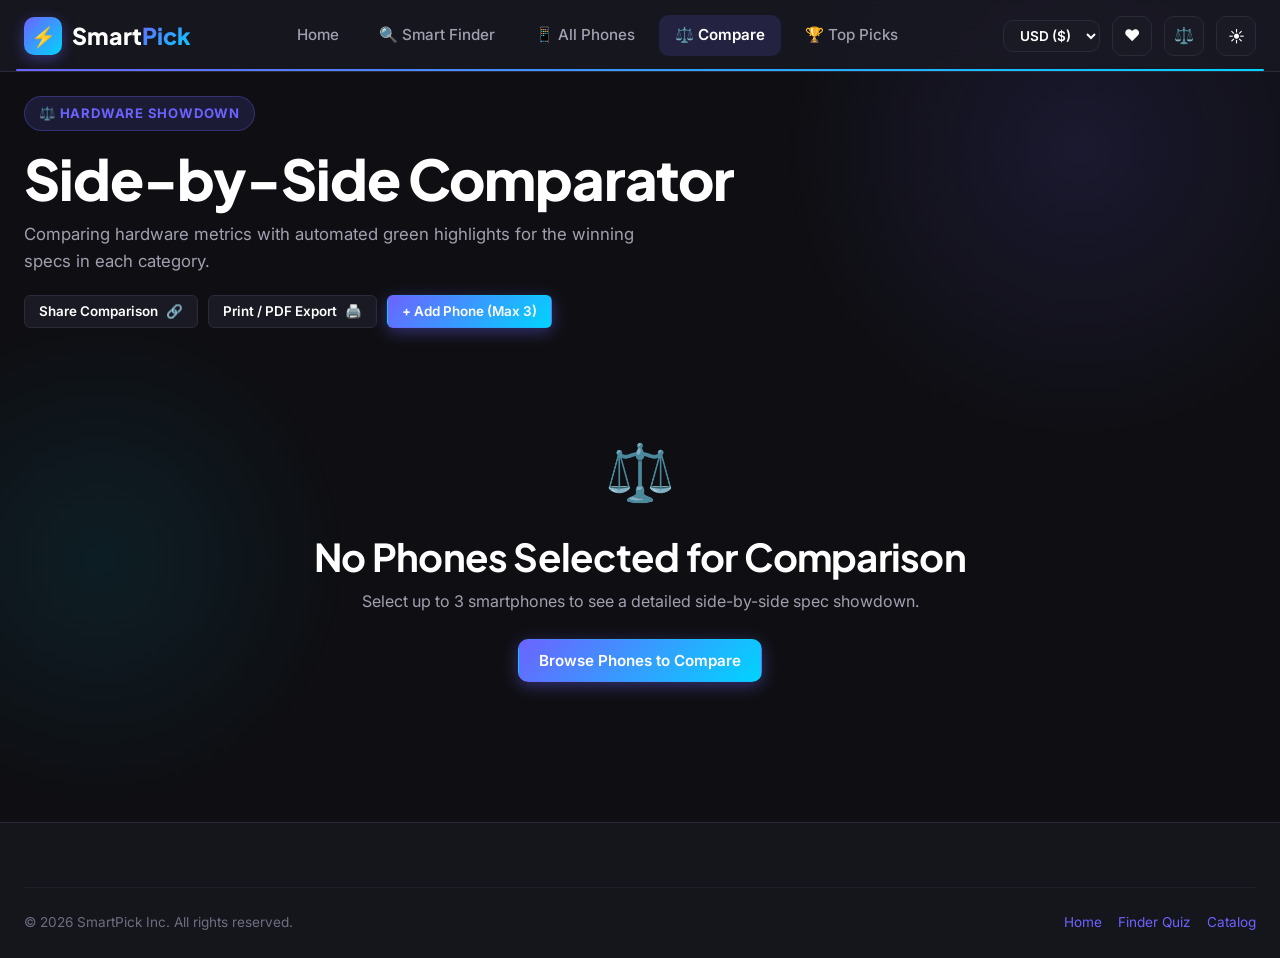
==== compare.html @ c4bbe76e "Initial commit: SmartPick - Smartphone Finder & Comparator Website" ====
<!DOCTYPE html>
<html lang="en" data-theme="dark">
<head>
  <meta charset="UTF-8" />
  <meta name="viewport" content="width=device-width, initial-scale=1.0" />
  <title>Side-by-Side Smartphone Comparator | SmartPick</title>
  <meta name="description" content="Compare up to 3 smartphones side by side with automated spec winner highlighting, overall score benchmark, and best-value ratios." />
  
  <!-- CSS Stylesheets -->
  <link rel="stylesheet" href="css/dark-light.css" />
  <link rel="stylesheet" href="css/style.css" />
  <link rel="stylesheet" href="css/components.css" />
  <link rel="stylesheet" href="css/animations.css" />
  <link rel="stylesheet" href="css/responsive.css" />
</head>
<body data-page="compare">

  <!-- Main Navigation Bar -->
  <header class="navbar">
    <div class="container nav-container">
      <a href="index.html" class="nav-brand" aria-label="SmartPick Home">
        <div class="brand-icon">⚡</div>
        <span>Smart<span class="gradient-text">Pick</span></span>
      </a>

      <ul class="nav-links">
        <li><a href="index.html" class="nav-link">Home</a></li>
        <li><a href="finder.html" class="nav-link">🔍 Smart Finder</a></li>
        <li><a href="phones.html" class="nav-link">📱 All Phones</a></li>
        <li><a href="compare.html" class="nav-link active">⚖️ Compare</a></li>
        <li><a href="top-picks.html" class="nav-link">🏆 Top Picks</a></li>
      </ul>

      <div class="nav-actions">
        <select class="currency-select" aria-label="Select Currency">
          <option value="USD">USD ($)</option>
          <option value="EUR">EUR (€)</option>
          <option value="GBP">GBP (£)</option>
          <option value="INR">INR (₹)</option>
        </select>

        <a href="wishlist.html" class="nav-icon-btn" title="Saved Wishlist" aria-label="Wishlist">
          <span>❤️</span>
          <span class="nav-badge nav-wishlist-badge" style="display:none;">0</span>
        </a>

        <a href="compare.html" class="nav-icon-btn" title="Comparison List" aria-label="Compare">
          <span>⚖️</span>
          <span class="nav-badge nav-compare-badge" style="display:none;">0</span>
        </a>

        <button class="nav-icon-btn theme-toggle-btn" title="Toggle Theme" aria-label="Toggle Theme">
          ☀️
        </button>

        <button class="menu-toggle" aria-label="Open Navigation Menu">
          ☰
        </button>
      </div>
    </div>
  </header>

  <!-- Main Content -->
  <main class="main-content">
    <div class="container container-wide">
      
      <!-- Top Action Bar -->
      <div class="section-title-wrap">
        <div>
          <span class="section-badge">⚖️ Hardware Showdown</span>
          <h1>Side-by-Side Comparator</h1>
          <p class="section-subtitle">Comparing hardware metrics with automated green highlights for the winning specs in each category.</p>
        </div>

        <div class="btn-print-hide" style="display:flex; gap:10px; flex-wrap:wrap;">
          <button id="shareCompareBtn" class="btn btn-secondary btn-sm">
            <span>Share Comparison</span>
            <span>🔗</span>
          </button>
          <button id="printCompareBtn" class="btn btn-secondary btn-sm">
            <span>Print / PDF Export</span>
            <span>🖨️</span>
          </button>
          <button class="btn btn-primary btn-sm" onclick="openAddPhoneModal()">
            <span>+ Add Phone (Max 3)</span>
          </button>
        </div>
      </div>

      <!-- Spec Comparison Table Area -->
      <div id="compareTableContainer">
        <!-- Dynamically rendered via js/compare.js -->
      </div>

    </div>
  </main>

  <!-- ── Add Phone Modal Dialog ─────────────────────────────── -->
  <div id="addPhoneModal" class="modal-backdrop">
    <div class="modal-box">
      <div class="modal-header">
        <h3 style="font-size:1.2rem; display:flex; align-items:center; gap:8px;">
          <span>📱</span> Select Phone to Compare
        </h3>
        <button class="btn-ghost btn-sm" onclick="closeAddPhoneModal()" style="font-size:1.3rem; cursor:pointer;">
          ✕
        </button>
      </div>
      <div class="modal-body">
        <div class="search-input-box" style="margin-bottom:16px;">
          <span>🔍</span>
          <input type="text" id="modalPhoneSearchInput" placeholder="Search phone name or brand..." style="padding:6px 10px;" />
        </div>
        <div id="modalPhoneList" style="max-height:360px; overflow-y:auto; padding-right:4px;">
          <!-- Dynamically populated -->
        </div>
      </div>
      <div class="modal-footer">
        <button class="btn btn-secondary btn-sm" onclick="closeAddPhoneModal()">Close</button>
      </div>
    </div>
  </div>

  <!-- ── Footer ────────────────────────────────────────────── -->
  <footer class="footer">
    <div class="container">
      <div class="footer-bottom">
        <div>© 2026 SmartPick Inc. All rights reserved.</div>
        <div style="display:flex; gap:16px;">
          <a href="index.html">Home</a>
          <a href="finder.html">Finder Quiz</a>
          <a href="phones.html">Catalog</a>
        </div>
      </div>
    </div>
  </footer>

  <!-- Scripts -->
  <script src="js/data/phones.js"></script>
  <script src="js/wishlist.js"></script>
  <script src="js/compare.js"></script>
  <script src="js/filters.js"></script>
  <script src="js/priceChart.js"></script>
  <script src="js/finder.js"></script>
  <script src="js/ui.js"></script>
  <script src="js/app.js"></script>
</body>
</html>
---- css/dark-light.css ----
/* ═══════════════════════════════════════════════════════════════
   SMARTPICK - THEME VARIABLES (DARK / LIGHT MODE)
   Default: Dark Theme (Tech-focused, GSMArena + Versus style)
   ═══════════════════════════════════════════════════════════════ */

:root {
  /* Dark Mode Palette (Default) */
  --bg-primary: #0f0f13;
  --bg-secondary: #15151c;
  --bg-card: #1a1a24;
  --bg-card-hover: #222230;
  --bg-card-subtle: #14141e;
  --bg-glass: rgba(26, 26, 36, 0.75);
  --bg-glass-heavy: rgba(15, 15, 19, 0.85);
  --bg-input: #121219;
  --bg-overlay: rgba(0, 0, 0, 0.75);

  /* Primary & Accent Gradients */
  --primary: #6c63ff;
  --primary-hover: #584df2;
  --primary-light: rgba(108, 99, 255, 0.15);
  --primary-glow: rgba(108, 99, 255, 0.4);
  --primary-gradient: linear-gradient(135deg, #6c63ff 0%, #00d4ff 100%);
  --primary-gradient-hover: linear-gradient(135deg, #7c74ff 0%, #1ae0ff 100%);
  
  --secondary: #00d4ff;
  --secondary-hover: #00b4d8;
  --secondary-light: rgba(0, 212, 255, 0.12);
  --secondary-glow: rgba(0, 212, 255, 0.35);

  --accent-purple: #9d4edd;
  --accent-pink: #f72585;
  --gradient-accent: linear-gradient(135deg, #9d4edd 0%, #f72585 100%);
  --gradient-fire: linear-gradient(135deg, #ff9f43 0%, #ff5252 100%);

  /* Status Colors */
  --success: #00ff88;
  --success-bg: rgba(0, 255, 136, 0.12);
  --success-border: rgba(0, 255, 136, 0.3);
  --warning: #ffbb00;
  --warning-bg: rgba(255, 187, 0, 0.12);
  --warning-border: rgba(255, 187, 0, 0.3);
  --danger: #ff4757;
  --danger-bg: rgba(255, 71, 87, 0.12);
  --danger-border: rgba(255, 71, 87, 0.3);
  --info: #38b6ff;

  /* Typography Colors */
  --text-primary: #ffffff;
  --text-secondary: #a0a0b0;
  --text-muted: #6e6e82;
  --text-inverse: #0f0f13;

  /* Borders & Dividers */
  --border-color: #2a2a3a;
  --border-subtle: #1f1f2c;
  --border-focus: #6c63ff;
  --border-glow: rgba(108, 99, 255, 0.5);

  /* Shadows */
  --shadow-sm: 0 2px 8px rgba(0, 0, 0, 0.25);
  --shadow-md: 0 8px 24px rgba(0, 0, 0, 0.35);
  --shadow-lg: 0 16px 40px rgba(0, 0, 0, 0.45);
  --shadow-xl: 0 24px 60px rgba(0, 0, 0, 0.6);
  --shadow-glow: 0 0 25px rgba(108, 99, 255, 0.35);
  --shadow-glow-cyan: 0 0 25px rgba(0, 212, 255, 0.35);

  /* Layout & Geometry */
  --radius-xs: 6px;
  --radius-sm: 10px;
  --radius-md: 16px;
  --radius-lg: 24px;
  --radius-xl: 32px;
  --radius-pill: 9999px;

  /* Transitions */
  --transition-fast: 0.15s ease;
  --transition-base: 0.3s cubic-bezier(0.25, 0.8, 0.25, 1);
  --transition-smooth: 0.4s cubic-bezier(0.16, 1, 0.3, 1);
  --transition-bounce: 0.5s cubic-bezier(0.34, 1.56, 0.64, 1);

  /* Fonts */
  --font-heading: 'Plus Jakarta Sans', 'Inter', -apple-system, BlinkMacSystemFont, 'Segoe UI', Roboto, sans-serif;
  --font-body: 'Inter', -apple-system, BlinkMacSystemFont, 'Segoe UI', Roboto, sans-serif;
  --font-mono: 'JetBrains Mono', monospace;

  /* Header & Navigation */
  --nav-height: 72px;
  --z-nav: 100;
  --z-modal: 1000;
  --z-toast: 1100;
  --z-tooltip: 1200;
}

/* ═══════════════════════════════════════════════════════════════
   LIGHT MODE OVERRIDES
   ═══════════════════════════════════════════════════════════════ */
[data-theme="light"] {
  --bg-primary: #f5f5fa;
  --bg-secondary: #ebebf5;
  --bg-card: #ffffff;
  --bg-card-hover: #f9f9fc;
  --bg-card-subtle: #f0f0f8;
  --bg-glass: rgba(255, 255, 255, 0.85);
  --bg-glass-heavy: rgba(245, 245, 250, 0.95);
  --bg-input: #ffffff;
  --bg-overlay: rgba(15, 15, 25, 0.5);

  --text-primary: #1a1a2e;
  --text-secondary: #5a5a6e;
  --text-muted: #888899;
  --text-inverse: #ffffff;

  --border-color: #e0e0ee;
  --border-subtle: #ececf4;
  --border-focus: #6c63ff;
  --border-glow: rgba(108, 99, 255, 0.35);

  --shadow-sm: 0 2px 8px rgba(0, 0, 0, 0.06);
  --shadow-md: 0 8px 24px rgba(0, 0, 0, 0.08);
  --shadow-lg: 0 16px 40px rgba(0, 0, 0, 0.12);
  --shadow-xl: 0 24px 60px rgba(0, 0, 0, 0.15);
  --shadow-glow: 0 0 20px rgba(108, 99, 255, 0.2);
  --shadow-glow-cyan: 0 0 20px rgba(0, 212, 255, 0.2);

  --primary-light: rgba(108, 99, 255, 0.1);
  --secondary-light: rgba(0, 212, 255, 0.1);
}
---- css/style.css ----
/* ═══════════════════════════════════════════════════════════════
   SMARTPICK - MAIN STYLESHEET
   Google Fonts: Inter, Plus Jakarta Sans, JetBrains Mono
   ═══════════════════════════════════════════════════════════════ */

@import url('https://fonts.googleapis.com/css2?family=Inter:wght@300;400;500;600;700;800&family=JetBrains+Mono:wght@400;500;600&family=Plus+Jakarta+Sans:wght@500;600;700;800;900&display=swap');
@import url('./dark-light.css');

/* ── Reset & Base ────────────────────────────────────────── */
*, *::before, *::after {
  box-sizing: border-box;
  margin: 0;
  padding: 0;
}

html {
  font-size: 16px;
  scroll-behavior: smooth;
  -webkit-text-size-adjust: 100%;
}

body {
  font-family: var(--font-body);
  background-color: var(--bg-primary);
  color: var(--text-primary);
  line-height: 1.6;
  min-height: 100vh;
  display: flex;
  flex-direction: column;
  overflow-x: hidden;
  transition: background-color var(--transition-base), color var(--transition-base);
  position: relative;
}

/* Background Ambient Glows */
body::before {
  content: '';
  position: fixed;
  top: -150px;
  right: -100px;
  width: 600px;
  height: 600px;
  border-radius: 50%;
  background: radial-gradient(circle, rgba(108, 99, 255, 0.12) 0%, rgba(108, 99, 255, 0) 70%);
  pointer-events: none;
  z-index: 0;
}

body::after {
  content: '';
  position: fixed;
  bottom: 10%;
  left: -150px;
  width: 500px;
  height: 500px;
  border-radius: 50%;
  background: radial-gradient(circle, rgba(0, 212, 255, 0.08) 0%, rgba(0, 212, 255, 0) 70%);
  pointer-events: none;
  z-index: 0;
}

/* ── Typography ────────────────────────────────────────── */
h1, h2, h3, h4, h5, h6 {
  font-family: var(--font-heading);
  color: var(--text-primary);
  font-weight: 700;
  line-height: 1.25;
  letter-spacing: -0.02em;
}

h1 { font-size: clamp(2.2rem, 5vw, 3.5rem); font-weight: 800; }
h2 { font-size: clamp(1.75rem, 3.5vw, 2.4rem); }
h3 { font-size: clamp(1.25rem, 2.5vw, 1.6rem); }
h4 { font-size: 1.2rem; }
h5 { font-size: 1.05rem; }
h6 { font-size: 0.9rem; }

p {
  color: var(--text-secondary);
}

a {
  color: var(--primary);
  text-decoration: none;
  transition: color var(--transition-fast);
}

a:hover {
  color: var(--secondary);
}

code, kbd, samp, pre, .mono {
  font-family: var(--font-mono);
}

img {
  max-width: 100%;
  height: auto;
  display: block;
}

button, input, select, textarea {
  font-family: inherit;
  font-size: inherit;
  color: inherit;
}

/* ── Layout & Containers ───────────────────────────────── */
.container {
  width: 100%;
  max-width: 1320px;
  margin-left: auto;
  margin-right: auto;
  padding-left: 24px;
  padding-right: 24px;
  position: relative;
  z-index: 1;
}

.container-narrow {
  max-width: 960px;
}

.container-wide {
  max-width: 1480px;
}

.main-content {
  flex: 1 0 auto;
  padding-top: calc(var(--nav-height) + 24px);
  padding-bottom: 80px;
  position: relative;
  z-index: 1;
}

.section {
  padding: 64px 0;
  position: relative;
}

.section-title-wrap {
  margin-bottom: 40px;
  display: flex;
  align-items: flex-end;
  justify-content: space-between;
  gap: 20px;
  flex-wrap: wrap;
}

.section-badge {
  display: inline-flex;
  align-items: center;
  gap: 8px;
  padding: 6px 14px;
  background: var(--primary-light);
  border: 1px solid rgba(108, 99, 255, 0.3);
  border-radius: var(--radius-pill);
  color: var(--primary);
  font-size: 0.82rem;
  font-weight: 700;
  text-transform: uppercase;
  letter-spacing: 0.06em;
  margin-bottom: 12px;
}

.section-subtitle {
  color: var(--text-secondary);
  font-size: 1.05rem;
  max-width: 620px;
  margin-top: 8px;
}

.gradient-text {
  background: var(--primary-gradient);
  -webkit-background-clip: text;
  -webkit-text-fill-color: transparent;
  display: inline-block;
}

.accent-text {
  background: var(--gradient-accent);
  -webkit-background-clip: text;
  -webkit-text-fill-color: transparent;
  display: inline-block;
}

/* ── Top Navigation Bar ────────────────────────────────── */
.navbar {
  position: fixed;
  top: 0;
  left: 0;
  right: 0;
  height: var(--nav-height);
  background: var(--bg-glass);
  backdrop-filter: blur(16px);
  -webkit-backdrop-filter: blur(16px);
  border-bottom: 1px solid var(--border-color);
  z-index: var(--z-nav);
  transition: all var(--transition-base);
}

.navbar.scrolled {
  background: var(--bg-glass-heavy);
  box-shadow: var(--shadow-md);
  border-bottom-color: rgba(108, 99, 255, 0.2);
}

.nav-container {
  display: flex;
  align-items: center;
  justify-content: space-between;
  height: 100%;
}

.nav-brand {
  display: flex;
  align-items: center;
  gap: 10px;
  font-family: var(--font-heading);
  font-size: 1.45rem;
  font-weight: 800;
  color: var(--text-primary);
}

.brand-icon {
  width: 38px;
  height: 38px;
  background: var(--primary-gradient);
  border-radius: 10px;
  display: flex;
  align-items: center;
  justify-content: center;
  color: #fff;
  font-size: 1.25rem;
  box-shadow: 0 4px 14px var(--primary-glow);
}

.nav-links {
  display: flex;
  align-items: center;
  list-style: none;
  gap: 8px;
}

.nav-link {
  padding: 8px 16px;
  color: var(--text-secondary);
  font-weight: 500;
  font-size: 0.95rem;
  border-radius: var(--radius-sm);
  transition: all var(--transition-fast);
  display: flex;
  align-items: center;
  gap: 6px;
}

.nav-link:hover {
  color: var(--text-primary);
  background: var(--primary-light);
}

.nav-link.active {
  color: var(--text-primary);
  background: var(--primary-light);
  font-weight: 600;
}

.nav-link.active::after {
  content: '';
  position: absolute;
  bottom: 0;
  left: 16px;
  right: 16px;
  height: 2px;
  background: var(--primary-gradient);
  border-radius: 2px;
}

.nav-actions {
  display: flex;
  align-items: center;
  gap: 12px;
}

.nav-icon-btn {
  width: 40px;
  height: 40px;
  border-radius: var(--radius-sm);
  background: var(--bg-card);
  border: 1px solid var(--border-color);
  color: var(--text-primary);
  display: flex;
  align-items: center;
  justify-content: center;
  cursor: pointer;
  position: relative;
  transition: all var(--transition-fast);
}

.nav-icon-btn:hover {
  border-color: var(--primary);
  background: var(--bg-card-hover);
  color: var(--primary);
  transform: translateY(-2px);
}

.nav-badge {
  position: absolute;
  top: -4px;
  right: -4px;
  min-width: 18px;
  height: 18px;
  padding: 0 5px;
  background: var(--gradient-fire);
  color: #fff;
  border-radius: 9px;
  font-size: 0.7rem;
  font-weight: 700;
  display: flex;
  align-items: center;
  justify-content: center;
  box-shadow: 0 2px 6px rgba(255, 71, 87, 0.4);
}

/* Mobile Nav Toggle */
.menu-toggle {
  display: none;
  background: transparent;
  border: none;
  color: var(--text-primary);
  font-size: 1.5rem;
  cursor: pointer;
  padding: 8px;
}

/* ── Currency Converter Bar ────────────────────────────── */
.currency-select {
  padding: 6px 12px;
  border-radius: var(--radius-sm);
  background: var(--bg-card);
  border: 1px solid var(--border-color);
  color: var(--text-primary);
  font-size: 0.85rem;
  font-weight: 600;
  cursor: pointer;
  outline: none;
  transition: border-color var(--transition-fast);
}

.currency-select:hover, .currency-select:focus {
  border-color: var(--primary);
}

/* ── Deal Banner ───────────────────────────────────────── */
.deal-banner {
  background: linear-gradient(90deg, #6c63ff 0%, #ff5252 50%, #00d4ff 100%);
  background-size: 200% auto;
  animation: gradientShift 6s ease infinite;
  color: #fff;
  padding: 10px 0;
  font-size: 0.88rem;
  font-weight: 600;
  text-align: center;
  position: relative;
  z-index: 10;
}

.deal-banner-content {
  display: flex;
  align-items: center;
  justify-content: center;
  gap: 12px;
  flex-wrap: wrap;
}

.deal-badge {
  background: rgba(0, 0, 0, 0.35);
  padding: 2px 10px;
  border-radius: var(--radius-pill);
  font-size: 0.75rem;
  letter-spacing: 0.05em;
  text-transform: uppercase;
}

/* ── Footer ────────────────────────────────────────────── */
.footer {
  background: var(--bg-secondary);
  border-top: 1px solid var(--border-color);
  padding: 64px 0 24px;
  margin-top: auto;
  position: relative;
  z-index: 1;
}

.footer-grid {
  display: grid;
  grid-template-columns: 2fr 1fr 1fr 1fr 1.5fr;
  gap: 40px;
  margin-bottom: 48px;
}

.footer-brand p {
  margin-top: 16px;
  font-size: 0.92rem;
  max-width: 320px;
}

.footer-heading {
  font-size: 1rem;
  font-weight: 700;
  color: var(--text-primary);
  margin-bottom: 18px;
  letter-spacing: 0.02em;
}

.footer-links {
  list-style: none;
  display: flex;
  flex-direction: column;
  gap: 10px;
}

.footer-links a {
  color: var(--text-secondary);
  font-size: 0.9rem;
  transition: all var(--transition-fast);
}

.footer-links a:hover {
  color: var(--text-primary);
  padding-left: 4px;
}

.footer-bottom {
  display: flex;
  align-items: center;
  justify-content: space-between;
  padding-top: 24px;
  border-top: 1px solid var(--border-subtle);
  font-size: 0.85rem;
  color: var(--text-muted);
  flex-wrap: wrap;
  gap: 16px;
}

.footer-social {
  display: flex;
  gap: 12px;
}

.social-link {
  width: 36px;
  height: 36px;
  border-radius: 50%;
  background: var(--bg-card);
  border: 1px solid var(--border-color);
  color: var(--text-secondary);
  display: flex;
  align-items: center;
  justify-content: center;
  transition: all var(--transition-fast);
}

.social-link:hover {
  background: var(--primary);
  color: #fff;
  border-color: var(--primary);
  transform: translateY(-3px);
}

.last-updated {
  display: inline-flex;
  align-items: center;
  gap: 6px;
  font-size: 0.8rem;
  color: var(--text-muted);
  background: var(--bg-card);
  padding: 4px 10px;
  border-radius: var(--radius-pill);
  border: 1px solid var(--border-color);
}

.pulse-dot {
  width: 7px;
  height: 7px;
  border-radius: 50%;
  background: var(--success);
  box-shadow: 0 0 8px var(--success);
  display: inline-block;
}

/* ── Global Utility Classes ────────────────────────────── */
.flex { display: flex; }
.flex-col { flex-direction: column; }
.items-center { align-items: center; }
.justify-center { justify-content: center; }
.justify-between { justify-content: space-between; }
.gap-1 { gap: 4px; }
.gap-2 { gap: 8px; }
.gap-3 { gap: 12px; }
.gap-4 { gap: 16px; }
.gap-6 { gap: 24px; }
.gap-8 { gap: 32px; }
.w-full { width: 100%; }
.text-center { text-align: center; }
.text-right { text-align: right; }
.text-muted { color: var(--text-muted); }
.text-success { color: var(--success); }
.text-danger { color: var(--danger); }
.text-warning { color: var(--warning); }
.text-primary { color: var(--primary); }
.hidden { display: none !important; }
.relative { position: relative; }
---- css/components.css ----
/* ═══════════════════════════════════════════════════════════════
   SMARTPICK - REUSABLE UI COMPONENTS
   ═══════════════════════════════════════════════════════════════ */

/* ── Buttons ───────────────────────────────────────────── */
.btn {
  display: inline-flex;
  align-items: center;
  justify-content: center;
  gap: 8px;
  padding: 10px 20px;
  border-radius: var(--radius-sm);
  font-weight: 600;
  font-size: 0.95rem;
  border: 1px solid transparent;
  cursor: pointer;
  transition: all var(--transition-fast);
  text-decoration: none;
  line-height: 1.4;
  white-space: nowrap;
  user-select: none;
  position: relative;
  overflow: hidden;
}

.btn-primary {
  background: var(--primary-gradient);
  color: #ffffff;
  box-shadow: 0 4px 16px var(--primary-glow);
}

.btn-primary:hover {
  background: var(--primary-gradient-hover);
  box-shadow: 0 6px 24px var(--primary-glow);
  transform: translateY(-2px);
  color: #ffffff;
}

.btn-secondary {
  background: var(--bg-card);
  border-color: var(--border-color);
  color: var(--text-primary);
}

.btn-secondary:hover {
  background: var(--bg-card-hover);
  border-color: var(--primary);
  color: var(--primary);
  transform: translateY(-2px);
}

.btn-outline {
  background: transparent;
  border-color: var(--border-color);
  color: var(--text-primary);
}

.btn-outline:hover {
  border-color: var(--primary);
  background: var(--primary-light);
  color: var(--primary);
}

.btn-ghost {
  background: transparent;
  color: var(--text-secondary);
}

.btn-ghost:hover {
  background: var(--bg-card-hover);
  color: var(--text-primary);
}

.btn-sm {
  padding: 6px 14px;
  font-size: 0.84rem;
  border-radius: var(--radius-xs);
}

.btn-lg {
  padding: 14px 28px;
  font-size: 1.05rem;
  border-radius: var(--radius-md);
}

.btn-block {
  width: 100%;
}

.btn-icon-only {
  width: 38px;
  height: 38px;
  padding: 0;
  border-radius: var(--radius-sm);
}

/* ── Badges ────────────────────────────────────────────── */
.badge {
  display: inline-flex;
  align-items: center;
  gap: 5px;
  padding: 4px 10px;
  border-radius: var(--radius-pill);
  font-size: 0.76rem;
  font-weight: 700;
  letter-spacing: 0.03em;
  text-transform: uppercase;
}

.badge-primary {
  background: var(--primary-light);
  color: var(--primary);
  border: 1px solid rgba(108, 99, 255, 0.3);
}

.badge-cyan {
  background: var(--secondary-light);
  color: var(--secondary);
  border: 1px solid rgba(0, 212, 255, 0.3);
}

.badge-winner {
  background: var(--gradient-fire);
  color: #fff;
  box-shadow: 0 2px 10px rgba(255, 82, 82, 0.35);
}

.badge-value {
  background: var(--success-bg);
  color: var(--success);
  border: 1px solid var(--success-border);
}

.badge-discount {
  background: var(--danger-bg);
  color: var(--danger);
  border: 1px solid var(--danger-border);
  font-weight: 800;
}

.badge-rating {
  background: rgba(255, 187, 0, 0.15);
  color: var(--warning);
  border: 1px solid rgba(255, 187, 0, 0.3);
  font-weight: 700;
}

.badge-rank {
  position: absolute;
  top: 14px;
  left: 14px;
  width: 32px;
  height: 32px;
  background: var(--gradient-accent);
  color: #fff;
  border-radius: 50%;
  font-weight: 800;
  font-size: 0.85rem;
  display: flex;
  align-items: center;
  justify-content: center;
  box-shadow: 0 4px 10px rgba(157, 78, 221, 0.4);
  z-index: 2;
}

/* ── Phone Cards ───────────────────────────────────────── */
.phone-card {
  background: var(--bg-card);
  border: 1px solid var(--border-color);
  border-radius: var(--radius-md);
  padding: 20px;
  position: relative;
  display: flex;
  flex-direction: column;
  transition: transform var(--transition-base), box-shadow var(--transition-base), border-color var(--transition-base);
  box-shadow: var(--shadow-sm);
}

.phone-card:hover {
  transform: translateY(-6px) scale(1.01);
  box-shadow: var(--shadow-lg), var(--shadow-glow);
  border-color: rgba(108, 99, 255, 0.4);
}

.phone-card-top {
  display: flex;
  justify-content: space-between;
  align-items: flex-start;
  margin-bottom: 12px;
  position: relative;
  z-index: 2;
}

.phone-badges {
  display: flex;
  flex-wrap: wrap;
  gap: 6px;
}

.card-actions {
  display: flex;
  gap: 6px;
}

.btn-wishlist, .btn-compare-toggle {
  width: 34px;
  height: 34px;
  border-radius: 50%;
  background: var(--bg-secondary);
  border: 1px solid var(--border-color);
  color: var(--text-secondary);
  display: flex;
  align-items: center;
  justify-content: center;
  cursor: pointer;
  transition: all var(--transition-fast);
}

.btn-wishlist:hover, .btn-wishlist.active {
  background: var(--danger-bg);
  border-color: var(--danger);
  color: var(--danger);
}

.btn-compare-toggle:hover, .btn-compare-toggle.active {
  background: var(--primary-light);
  border-color: var(--primary);
  color: var(--primary);
}

.phone-image-wrap {
  height: 200px;
  display: flex;
  align-items: center;
  justify-content: center;
  padding: 12px;
  position: relative;
  overflow: hidden;
  margin-bottom: 16px;
}

.phone-image {
  max-height: 100%;
  width: auto;
  object-fit: contain;
  transition: transform var(--transition-smooth);
  filter: drop-shadow(0 10px 20px rgba(0, 0, 0, 0.35));
}

.phone-card:hover .phone-image {
  transform: scale(1.08) translateY(-4px);
}

.phone-info {
  margin-bottom: 14px;
}

.phone-brand {
  font-size: 0.8rem;
  text-transform: uppercase;
  letter-spacing: 0.06em;
  color: var(--primary);
  font-weight: 700;
}

.phone-name {
  font-size: 1.15rem;
  font-weight: 700;
  color: var(--text-primary);
  margin-top: 2px;
  margin-bottom: 6px;
  white-space: nowrap;
  overflow: hidden;
  text-overflow: ellipsis;
}

.phone-name a {
  color: var(--text-primary);
}

.phone-name a:hover {
  color: var(--primary);
}

.phone-rating-row {
  display: flex;
  align-items: center;
  gap: 8px;
  font-size: 0.85rem;
}

.stars {
  color: var(--warning);
  display: flex;
  gap: 2px;
}

.reviews-count {
  color: var(--text-muted);
  font-size: 0.78rem;
}

/* Quick specs grid in card */
.phone-specs-grid {
  display: grid;
  grid-template-columns: repeat(2, 1fr);
  gap: 8px;
  padding: 12px;
  background: var(--bg-card-subtle);
  border-radius: var(--radius-sm);
  margin-bottom: 16px;
  border: 1px solid var(--border-subtle);
}

.spec-item {
  display: flex;
  align-items: center;
  gap: 6px;
  font-size: 0.82rem;
  color: var(--text-secondary);
}

.spec-item .spec-icon {
  color: var(--secondary);
  font-size: 0.9rem;
}

.spec-item span.spec-val {
  font-family: var(--font-mono);
  color: var(--text-primary);
  font-weight: 500;
}

/* Price block */
.phone-price-row {
  display: flex;
  align-items: baseline;
  justify-content: space-between;
  margin-bottom: 16px;
  margin-top: auto;
}

.phone-price-box {
  display: flex;
  align-items: baseline;
  gap: 8px;
}

.current-price {
  font-family: var(--font-heading);
  font-size: 1.45rem;
  font-weight: 800;
  color: var(--text-primary);
}

.original-price {
  font-size: 0.9rem;
  color: var(--text-muted);
  text-decoration: line-through;
}

.phone-card-buttons {
  display: grid;
  grid-template-columns: 1fr 1fr;
  gap: 8px;
}

/* ── Live Search & Autocomplete ────────────────────────── */
.search-wrapper {
  position: relative;
  width: 100%;
}

.search-input-box {
  display: flex;
  align-items: center;
  background: var(--bg-card);
  border: 1px solid var(--border-color);
  border-radius: var(--radius-pill);
  padding: 6px 10px 6px 20px;
  box-shadow: var(--shadow-sm);
  transition: all var(--transition-fast);
}

.search-input-box:focus-within {
  border-color: var(--primary);
  box-shadow: var(--shadow-glow);
  background: var(--bg-card-hover);
}

.search-input-box input {
  flex: 1;
  background: transparent;
  border: none;
  color: var(--text-primary);
  font-size: 1.05rem;
  outline: none;
  padding: 8px 12px;
}

.search-input-box input::placeholder {
  color: var(--text-muted);
}

.search-btn-group {
  display: flex;
  align-items: center;
  gap: 6px;
}

.voice-search-btn {
  background: transparent;
  border: none;
  color: var(--text-secondary);
  width: 36px;
  height: 36px;
  border-radius: 50%;
  display: flex;
  align-items: center;
  justify-content: center;
  cursor: pointer;
  transition: all var(--transition-fast);
}

.voice-search-btn:hover, .voice-search-btn.listening {
  color: var(--danger);
  background: var(--danger-bg);
}

.autocomplete-dropdown {
  position: absolute;
  top: calc(100% + 8px);
  left: 0;
  right: 0;
  background: var(--bg-card);
  border: 1px solid var(--border-color);
  border-radius: var(--radius-md);
  box-shadow: var(--shadow-xl);
  max-height: 380px;
  overflow-y: auto;
  z-index: var(--z-modal);
  display: none;
}

.autocomplete-dropdown.active {
  display: block;
}

.autocomplete-item {
  display: flex;
  align-items: center;
  gap: 12px;
  padding: 12px 16px;
  border-bottom: 1px solid var(--border-subtle);
  cursor: pointer;
  transition: background var(--transition-fast);
}

.autocomplete-item:hover {
  background: var(--bg-card-hover);
}

.autocomplete-item img {
  width: 40px;
  height: 40px;
  object-fit: contain;
  border-radius: var(--radius-xs);
  background: var(--bg-secondary);
}

.autocomplete-info {
  flex: 1;
}

.autocomplete-title {
  font-weight: 600;
  font-size: 0.95rem;
}

.autocomplete-meta {
  font-size: 0.8rem;
  color: var(--text-muted);
}

.autocomplete-price {
  font-weight: 700;
  color: var(--primary);
  font-size: 0.95rem;
}

/* ── Filter Sidebar & Controls ─────────────────────────── */
.filter-layout {
  display: grid;
  grid-template-columns: 280px 1fr;
  gap: 32px;
  align-items: flex-start;
}

.filter-sidebar {
  background: var(--bg-card);
  border: 1px solid var(--border-color);
  border-radius: var(--radius-md);
  padding: 24px;
  position: sticky;
  top: calc(var(--nav-height) + 24px);
  max-height: calc(100vh - var(--nav-height) - 48px);
  overflow-y: auto;
}

.filter-header {
  display: flex;
  align-items: center;
  justify-content: space-between;
  margin-bottom: 20px;
  padding-bottom: 12px;
  border-bottom: 1px solid var(--border-color);
}

.filter-section {
  margin-bottom: 24px;
}

.filter-section-title {
  font-size: 0.92rem;
  font-weight: 700;
  text-transform: uppercase;
  letter-spacing: 0.05em;
  color: var(--text-primary);
  margin-bottom: 12px;
  display: flex;
  align-items: center;
  justify-content: space-between;
}

.pill-filter-group {
  display: flex;
  flex-wrap: wrap;
  gap: 8px;
}

.pill-filter {
  padding: 6px 14px;
  border-radius: var(--radius-pill);
  background: var(--bg-secondary);
  border: 1px solid var(--border-color);
  color: var(--text-secondary);
  font-size: 0.85rem;
  font-weight: 600;
  cursor: pointer;
  transition: all var(--transition-fast);
  user-select: none;
}

.pill-filter:hover {
  border-color: var(--primary);
  color: var(--text-primary);
}

.pill-filter.active {
  background: var(--primary-gradient);
  border-color: transparent;
  color: #fff;
  box-shadow: 0 2px 10px var(--primary-glow);
}

.checkbox-label {
  display: flex;
  align-items: center;
  gap: 10px;
  margin-bottom: 8px;
  cursor: pointer;
  font-size: 0.9rem;
  color: var(--text-secondary);
  user-select: none;
  transition: color var(--transition-fast);
}

.checkbox-label:hover {
  color: var(--text-primary);
}

.checkbox-label input[type="checkbox"] {
  appearance: none;
  -webkit-appearance: none;
  width: 18px;
  height: 18px;
  border: 1px solid var(--border-color);
  border-radius: 4px;
  background: var(--bg-input);
  cursor: pointer;
  position: relative;
  transition: all var(--transition-fast);
}

.checkbox-label input[type="checkbox"]:checked {
  background: var(--primary);
  border-color: var(--primary);
}

.checkbox-label input[type="checkbox"]:checked::after {
  content: '✓';
  position: absolute;
  top: 50%;
  left: 50%;
  transform: translate(-50%, -50%);
  color: #fff;
  font-size: 11px;
  font-weight: bold;
}

/* Dual Range Slider */
.range-slider-wrap {
  padding: 10px 0;
}

.range-inputs {
  display: flex;
  align-items: center;
  justify-content: space-between;
  gap: 10px;
  margin-top: 10px;
}

.range-input-box {
  width: 48%;
  background: var(--bg-secondary);
  border: 1px solid var(--border-color);
  border-radius: var(--radius-xs);
  padding: 6px 8px;
  color: var(--text-primary);
  font-family: var(--font-mono);
  font-size: 0.88rem;
}

/* ── Sort & View Bar ───────────────────────────────────── */
.catalog-toolbar {
  display: flex;
  align-items: center;
  justify-content: space-between;
  margin-bottom: 24px;
  padding: 14px 20px;
  background: var(--bg-card);
  border: 1px solid var(--border-color);
  border-radius: var(--radius-md);
  flex-wrap: wrap;
  gap: 16px;
}

.results-count {
  font-size: 0.95rem;
  color: var(--text-secondary);
}

.results-count strong {
  color: var(--text-primary);
}

.sort-select-wrap {
  display: flex;
  align-items: center;
  gap: 10px;
}

.select-custom {
  padding: 8px 14px;
  background: var(--bg-secondary);
  border: 1px solid var(--border-color);
  border-radius: var(--radius-sm);
  color: var(--text-primary);
  font-size: 0.9rem;
  font-weight: 500;
  cursor: pointer;
  outline: none;
}

.select-custom:focus {
  border-color: var(--primary);
}

/* ── Comparison Table ──────────────────────────────────── */
.compare-table-wrapper {
  overflow-x: auto;
  background: var(--bg-card);
  border: 1px solid var(--border-color);
  border-radius: var(--radius-md);
  box-shadow: var(--shadow-md);
  margin-bottom: 32px;
}

.compare-table {
  width: 100%;
  border-collapse: collapse;
  text-align: left;
  min-width: 760px;
}

.compare-table th, .compare-table td {
  padding: 16px 20px;
  border-bottom: 1px solid var(--border-color);
  border-right: 1px solid var(--border-subtle);
  vertical-align: middle;
}

.compare-table th:last-child, .compare-table td:last-child {
  border-right: none;
}

.compare-table th {
  background: var(--bg-card-subtle);
  color: var(--text-primary);
  font-weight: 700;
  font-size: 0.9rem;
}

.compare-table tr:hover td {
  background: rgba(108, 99, 255, 0.02);
}

.compare-table .spec-label-col {
  width: 220px;
  font-weight: 600;
  color: var(--text-secondary);
  background: var(--bg-card-subtle);
}

.compare-table .winner-cell {
  background: rgba(0, 255, 136, 0.08) !important;
  color: var(--success);
  font-weight: 700;
  position: relative;
}

.compare-table .winner-cell::before {
  content: '★ ';
  color: var(--success);
}

.compare-table .weaker-cell {
  background: rgba(255, 71, 87, 0.05);
  color: var(--danger);
}

/* Floating Compare Bar */
.compare-floating-bar {
  position: fixed;
  bottom: 24px;
  left: 50%;
  transform: translateX(-50%) translateY(120px);
  background: var(--bg-glass-heavy);
  backdrop-filter: blur(20px);
  border: 1px solid var(--primary);
  box-shadow: var(--shadow-xl), 0 0 30px var(--primary-glow);
  border-radius: var(--radius-pill);
  padding: 10px 24px;
  display: flex;
  align-items: center;
  gap: 20px;
  z-index: var(--z-nav);
  transition: transform var(--transition-bounce);
}

.compare-floating-bar.active {
  transform: translateX(-50%) translateY(0);
}

.floating-items-preview {
  display: flex;
  align-items: center;
  gap: 10px;
}

.floating-item-slot {
  width: 44px;
  height: 44px;
  border-radius: 50%;
  background: var(--bg-card);
  border: 2px dashed var(--border-color);
  display: flex;
  align-items: center;
  justify-content: center;
  position: relative;
  overflow: hidden;
}

.floating-item-slot img {
  width: 100%;
  height: 100%;
  object-fit: cover;
}

.floating-item-slot.filled {
  border-style: solid;
  border-color: var(--primary);
}

/* ── Price Checker & Store Comparison Box ──────────────── */
.price-checker-box {
  background: var(--bg-card);
  border: 1px solid var(--border-color);
  border-radius: var(--radius-md);
  padding: 24px;
}

.store-price-table {
  display: flex;
  flex-direction: column;
  gap: 10px;
  margin-top: 16px;
}

.store-row {
  display: flex;
  align-items: center;
  justify-content: space-between;
  padding: 12px 18px;
  background: var(--bg-secondary);
  border: 1px solid var(--border-color);
  border-radius: var(--radius-sm);
  transition: all var(--transition-fast);
}

.store-row:hover {
  border-color: var(--primary);
  transform: translateX(4px);
}

.store-row.best-deal {
  background: rgba(0, 255, 136, 0.08);
  border-color: var(--success);
}

.store-info {
  display: flex;
  align-items: center;
  gap: 12px;
  font-weight: 600;
}

.store-icon {
  font-size: 1.3rem;
}

.store-pricing {
  display: flex;
  align-items: center;
  gap: 14px;
}

.store-price {
  font-family: var(--font-heading);
  font-weight: 800;
  font-size: 1.25rem;
}

/* ── Quiz Wizard (Smart Finder) ────────────────────────── */
.quiz-wizard {
  background: var(--bg-card);
  border: 1px solid var(--border-color);
  border-radius: var(--radius-lg);
  padding: 40px;
  box-shadow: var(--shadow-lg);
  position: relative;
  overflow: hidden;
}

.quiz-progress-bar-wrap {
  width: 100%;
  height: 8px;
  background: var(--bg-secondary);
  border-radius: var(--radius-pill);
  margin-bottom: 32px;
  overflow: hidden;
}

.quiz-progress-fill {
  height: 100%;
  width: 16.66%;
  background: var(--primary-gradient);
  border-radius: var(--radius-pill);
  transition: width var(--transition-smooth);
}

.quiz-step-header {
  margin-bottom: 28px;
  text-align: center;
}

.quiz-step-num {
  font-size: 0.85rem;
  font-weight: 700;
  color: var(--primary);
  text-transform: uppercase;
  letter-spacing: 0.08em;
  margin-bottom: 6px;
}

.quiz-options-grid {
  display: grid;
  grid-template-columns: repeat(auto-fit, minmax(220px, 1fr));
  gap: 16px;
  margin-bottom: 36px;
}

.quiz-option-card {
  background: var(--bg-secondary);
  border: 2px solid var(--border-color);
  border-radius: var(--radius-md);
  padding: 24px 20px;
  text-align: center;
  cursor: pointer;
  transition: all var(--transition-base);
  user-select: none;
  display: flex;
  flex-direction: column;
  align-items: center;
  gap: 10px;
}

.quiz-option-card:hover {
  border-color: var(--primary);
  background: var(--bg-card-hover);
  transform: translateY(-4px);
}

.quiz-option-card.selected {
  border-color: var(--primary);
  background: var(--primary-light);
  box-shadow: 0 4px 20px var(--primary-glow);
}

.quiz-option-icon {
  font-size: 2rem;
  margin-bottom: 4px;
}

.quiz-option-title {
  font-weight: 700;
  font-size: 1.05rem;
  color: var(--text-primary);
}

.quiz-option-desc {
  font-size: 0.82rem;
  color: var(--text-muted);
}

.quiz-nav-buttons {
  display: flex;
  justify-content: space-between;
  align-items: center;
  border-top: 1px solid var(--border-color);
  padding-top: 24px;
}

/* Match Score Badge */
.match-score-badge {
  display: inline-flex;
  align-items: center;
  gap: 6px;
  padding: 6px 14px;
  background: var(--primary-gradient);
  color: #fff;
  border-radius: var(--radius-pill);
  font-weight: 800;
  font-size: 0.9rem;
  box-shadow: 0 4px 14px var(--primary-glow);
}

/* ── Toast Notifications ───────────────────────────────── */
.toast-container {
  position: fixed;
  bottom: 24px;
  right: 24px;
  display: flex;
  flex-direction: column;
  gap: 10px;
  z-index: var(--z-toast);
  pointer-events: none;
}

.toast {
  background: var(--bg-card);
  border: 1px solid var(--border-color);
  border-left: 4px solid var(--primary);
  box-shadow: var(--shadow-xl);
  border-radius: var(--radius-sm);
  padding: 14px 20px;
  color: var(--text-primary);
  font-size: 0.92rem;
  font-weight: 500;
  display: flex;
  align-items: center;
  gap: 12px;
  min-width: 280px;
  max-width: 400px;
  pointer-events: auto;
  animation: slideInRight 0.3s cubic-bezier(0.16, 1, 0.3, 1) forwards;
}

.toast.toast-success { border-left-color: var(--success); }
.toast.toast-danger { border-left-color: var(--danger); }
.toast.toast-warning { border-left-color: var(--warning); }

/* ── Modal Dialogs ─────────────────────────────────────── */
.modal-backdrop {
  position: fixed;
  inset: 0;
  background: var(--bg-overlay);
  backdrop-filter: blur(8px);
  z-index: var(--z-modal);
  display: flex;
  align-items: center;
  justify-content: center;
  padding: 20px;
  opacity: 0;
  pointer-events: none;
  transition: opacity var(--transition-base);
}

.modal-backdrop.active {
  opacity: 1;
  pointer-events: auto;
}

.modal-box {
  background: var(--bg-card);
  border: 1px solid var(--border-color);
  border-radius: var(--radius-lg);
  width: 100%;
  max-width: 600px;
  max-height: 90vh;
  overflow-y: auto;
  box-shadow: var(--shadow-xl);
  transform: scale(0.92);
  transition: transform var(--transition-bounce);
}

.modal-backdrop.active .modal-box {
  transform: scale(1);
}

.modal-header {
  display: flex;
  align-items: center;
  justify-content: space-between;
  padding: 20px 24px;
  border-bottom: 1px solid var(--border-color);
}

.modal-body {
  padding: 24px;
}

.modal-footer {
  padding: 16px 24px;
  border-top: 1px solid var(--border-color);
  display: flex;
  justify-content: flex-end;
  gap: 12px;
}
---- css/animations.css ----
/* ═══════════════════════════════════════════════════════════════
   SMARTPICK - ANIMATIONS & TRANSITIONS
   ═══════════════════════════════════════════════════════════════ */

/* ── Keyframe Animations ───────────────────────────────── */
@keyframes fadeIn {
  from { opacity: 0; }
  to { opacity: 1; }
}

@keyframes slideUp {
  from {
    opacity: 0;
    transform: translateY(24px);
  }
  to {
    opacity: 1;
    transform: translateY(0);
  }
}

@keyframes slideDown {
  from {
    opacity: 0;
    transform: translateY(-24px);
  }
  to {
    opacity: 1;
    transform: translateY(0);
  }
}

@keyframes slideInRight {
  from {
    opacity: 0;
    transform: translateX(40px);
  }
  to {
    opacity: 1;
    transform: translateX(0);
  }
}

@keyframes floatPhone {
  0%, 100% {
    transform: translateY(0) rotate(0deg);
  }
  50% {
    transform: translateY(-16px) rotate(1.5deg);
  }
}

@keyframes pulseGlow {
  0%, 100% {
    box-shadow: 0 0 15px rgba(108, 99, 255, 0.3);
  }
  50% {
    box-shadow: 0 0 35px rgba(108, 99, 255, 0.7);
  }
}

@keyframes heartPulse {
  0% { transform: scale(1); }
  25% { transform: scale(1.35); }
  50% { transform: scale(0.95); }
  75% { transform: scale(1.2); }
  100% { transform: scale(1); }
}

@keyframes bounceItem {
  0%, 20%, 50%, 80%, 100% { transform: translateY(0); }
  40% { transform: translateY(-12px); }
  60% { transform: translateY(-6px); }
}

@keyframes shimmer {
  0% {
    background-position: -200% 0;
  }
  100% {
    background-position: 200% 0;
  }
}

@keyframes gradientShift {
  0% { background-position: 0% 50%; }
  50% { background-position: 100% 50%; }
  100% { background-position: 0% 50%; }
}

@keyframes winnerFlash {
  0% { background-color: rgba(0, 255, 136, 0.4); }
  100% { background-color: rgba(0, 255, 136, 0.08); }
}

@keyframes rippleEffect {
  0% {
    transform: scale(0);
    opacity: 0.7;
  }
  100% {
    transform: scale(2.5);
    opacity: 0;
  }
}

/* ── Animation Utility Classes ─────────────────────────── */
.animate-fade-in {
  animation: fadeIn 0.4s ease-out forwards;
}

.animate-slide-up {
  animation: slideUp 0.5s cubic-bezier(0.16, 1, 0.3, 1) forwards;
}

.animate-float {
  animation: floatPhone 6s ease-in-out infinite;
}

.animate-pulse {
  animation: pulseGlow 2.5s infinite;
}

.heart-pulse {
  animation: heartPulse 0.45s ease-in-out;
}

.bounce-in {
  animation: bounceItem 0.6s ease;
}

.winner-flash {
  animation: winnerFlash 1.5s ease-out;
}

/* ── Skeleton Loaders ──────────────────────────────────── */
.skeleton {
  background: linear-gradient(
    90deg,
    var(--bg-secondary) 25%,
    var(--bg-card-hover) 37%,
    var(--bg-secondary) 63%
  );
  background-size: 400% 100%;
  animation: shimmer 1.6s ease infinite;
  border-radius: var(--radius-xs);
}

.skeleton-text {
  height: 14px;
  margin-bottom: 8px;
  width: 100%;
}

.skeleton-title {
  height: 24px;
  margin-bottom: 12px;
  width: 70%;
}

.skeleton-card {
  height: 380px;
  border-radius: var(--radius-md);
}

.skeleton-circle {
  width: 40px;
  height: 40px;
  border-radius: 50%;
}

/* ── Confetti Container ────────────────────────────────── */
.confetti-piece {
  position: absolute;
  width: 10px;
  height: 10px;
  background: var(--primary);
  top: 0;
  opacity: 0;
}
---- css/responsive.css ----
/* ═══════════════════════════════════════════════════════════════
   SMARTPICK - RESPONSIVE DESIGN & PRINT STYLES
   Breakpoints:
   • Mobile  : 320px - 480px
   • Tablet  : 481px - 768px
   • Laptop  : 769px - 1024px
   • Desktop : 1025px - 1440px
   • Wide    : 1441px+
   ═══════════════════════════════════════ */

/* ── Laptop & Tablet (< 1024px) ────────────────────────── */
@media (max-width: 1024px) {
  .footer-grid {
    grid-template-columns: 1fr 1fr 1fr;
    gap: 32px;
  }

  .footer-brand {
    grid-column: span 3;
  }

  .filter-layout {
    grid-template-columns: 1fr;
  }

  .filter-sidebar {
    position: static;
    max-height: none;
  }

  .hero-grid {
    grid-template-columns: 1fr !important;
    text-align: center;
    gap: 40px !important;
  }

  .hero-text-side {
    margin: 0 auto;
  }

  .hero-cta-group {
    justify-content: center;
  }

  .detail-grid {
    grid-template-columns: 1fr !important;
  }
}

/* ── Tablet (< 768px) ──────────────────────────────────── */
@media (max-width: 768px) {
  :root {
    --nav-height: 64px;
  }

  .nav-links {
    position: fixed;
    top: var(--nav-height);
    left: 0;
    right: 0;
    background: var(--bg-card);
    border-bottom: 1px solid var(--border-color);
    flex-direction: column;
    padding: 20px;
    gap: 12px;
    box-shadow: var(--shadow-xl);
    display: none;
  }

  .nav-links.mobile-open {
    display: flex;
  }

  .menu-toggle {
    display: block;
  }

  .footer-grid {
    grid-template-columns: 1fr 1fr;
  }

  .footer-brand {
    grid-column: span 2;
  }

  .footer-bottom {
    flex-direction: column;
    text-align: center;
    gap: 16px;
  }

  .section {
    padding: 40px 0;
  }

  .phone-specs-grid {
    grid-template-columns: 1fr;
  }

  .quiz-wizard {
    padding: 24px 16px;
  }

  .compare-floating-bar {
    width: calc(100% - 32px);
    justify-content: space-between;
    padding: 10px 16px;
    border-radius: var(--radius-md);
  }

  .floating-bar-text {
    display: none;
  }
}

/* ── Mobile (< 480px) ──────────────────────────────────── */
@media (max-width: 480px) {
  .container {
    padding-left: 16px;
    padding-right: 16px;
  }

  .footer-grid {
    grid-template-columns: 1fr;
  }

  .footer-brand {
    grid-column: span 1;
  }

  .catalog-toolbar {
    flex-direction: column;
    align-items: flex-start;
  }

  .sort-select-wrap {
    width: 100%;
    justify-content: space-between;
  }

  .phone-card-buttons {
    grid-template-columns: 1fr;
  }

  .quiz-options-grid {
    grid-template-columns: 1fr;
  }

  .quiz-nav-buttons {
    flex-direction: column-reverse;
    gap: 12px;
  }

  .quiz-nav-buttons .btn {
    width: 100%;
  }

  .modal-box {
    margin: 10px;
    padding: 16px;
  }
}

/* ── Ultra Wide (1441px+) ──────────────────────────────── */
@media (min-width: 1441px) {
  .container {
    max-width: 1440px;
  }
}

/* ── Print Stylesheet (Comparison & Details) ───────────── */
@media print {
  body {
    background: #ffffff !important;
    color: #000000 !important;
  }

  body::before, body::after,
  .navbar, .footer, .deal-banner,
  .compare-floating-bar, .toast-container,
  .card-actions, .btn-print-hide {
    display: none !important;
  }

  .main-content {
    padding-top: 0 !important;
  }

  .compare-table-wrapper {
    box-shadow: none !important;
    border: 1px solid #000 !important;
  }

  .compare-table th, .compare-table td {
    color: #000 !important;
    border-color: #ddd !important;
  }

  .winner-cell {
    background-color: #e8f8f0 !important;
    color: #008844 !important;
  }
}
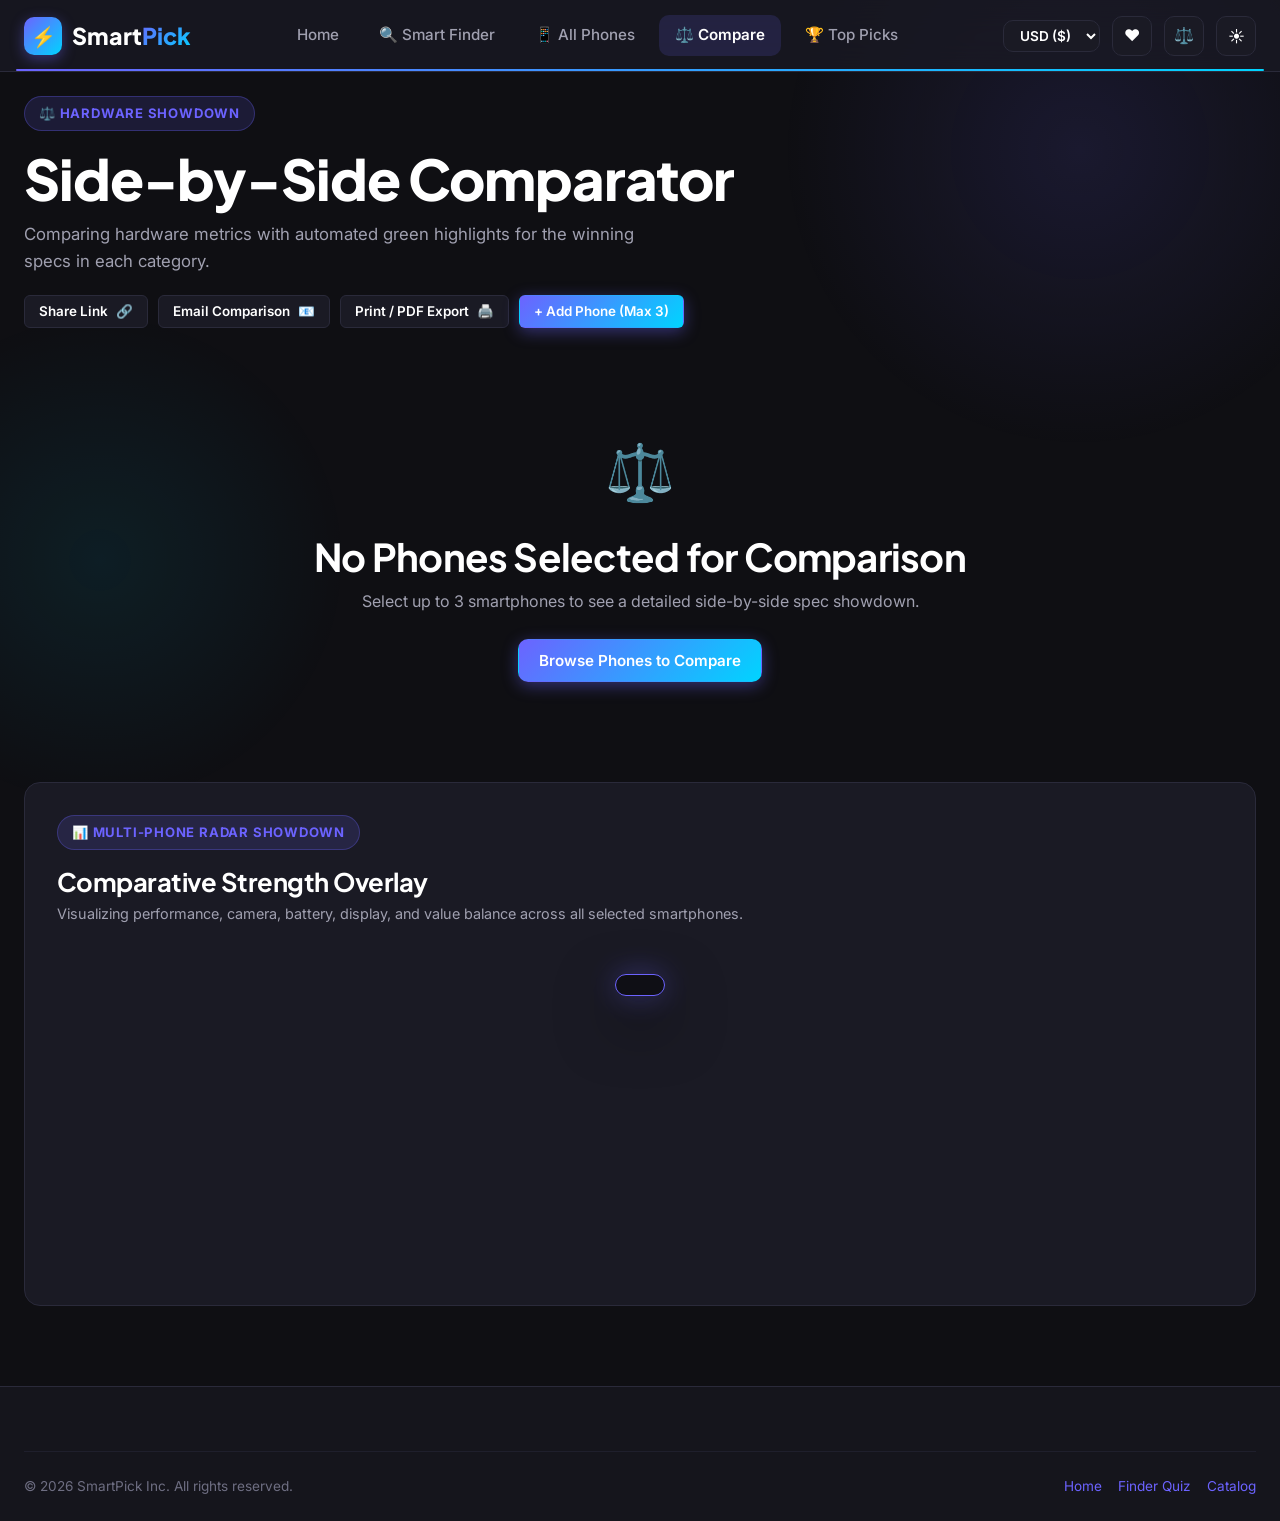
==== commit edff0d79: "Optimize website performance, fix price slider binding, add radar ratings charts, price alert servic" ====
--- a/compare.html
+++ b/compare.html
@@ -5,6 +5,9 @@
   <meta name="viewport" content="width=device-width, initial-scale=1.0" />
   <title>Side-by-Side Smartphone Comparator | SmartPick</title>
   <meta name="description" content="Compare up to 3 smartphones side by side with automated spec winner highlighting, overall score benchmark, and best-value ratios." />
+  
+  <!-- Favicon -->
+  <link rel="icon" type="image/svg+xml" href="favicon.svg" />
   
   <!-- CSS Stylesheets -->
   <link rel="stylesheet" href="css/dark-light.css" />
@@ -74,8 +77,12 @@
 
         <div class="btn-print-hide" style="display:flex; gap:10px; flex-wrap:wrap;">
           <button id="shareCompareBtn" class="btn btn-secondary btn-sm">
-            <span>Share Comparison</span>
+            <span>Share Link</span>
             <span>🔗</span>
+          </button>
+          <button id="emailCompareBtn" class="btn btn-secondary btn-sm">
+            <span>Email Comparison</span>
+            <span>📧</span>
           </button>
           <button id="printCompareBtn" class="btn btn-secondary btn-sm">
             <span>Print / PDF Export</span>
@@ -90,6 +97,16 @@
       <!-- Spec Comparison Table Area -->
       <div id="compareTableContainer">
         <!-- Dynamically rendered via js/compare.js -->
+      </div>
+
+      <!-- Multi-Device Radar Chart Comparison -->
+      <div class="btn-print-hide" style="margin-top:40px; background:var(--bg-card); border:1px solid var(--border-color); border-radius:var(--radius-md); padding:32px; text-align:center;">
+        <div style="margin-bottom:20px; text-align:left;">
+          <span class="section-badge">📊 Multi-Phone Radar Showdown</span>
+          <h3 style="margin-top:4px;">Comparative Strength Overlay</h3>
+          <p style="font-size:0.9rem; color:var(--text-secondary); margin-top:4px;">Visualizing performance, camera, battery, display, and value balance across all selected smartphones.</p>
+        </div>
+        <canvas id="compareRadarCanvas" style="width:100%; max-width:550px; height:320px; margin:0 auto;"></canvas>
       </div>
 
     </div>
--- a/css/responsive.css
+++ b/css/responsive.css
@@ -43,6 +43,10 @@
   }
 
   .detail-grid {
+    grid-template-columns: 1fr !important;
+  }
+
+  .analytics-grid, [style*="grid-template-columns:1.3fr 1fr"] {
     grid-template-columns: 1fr !important;
   }
 }
